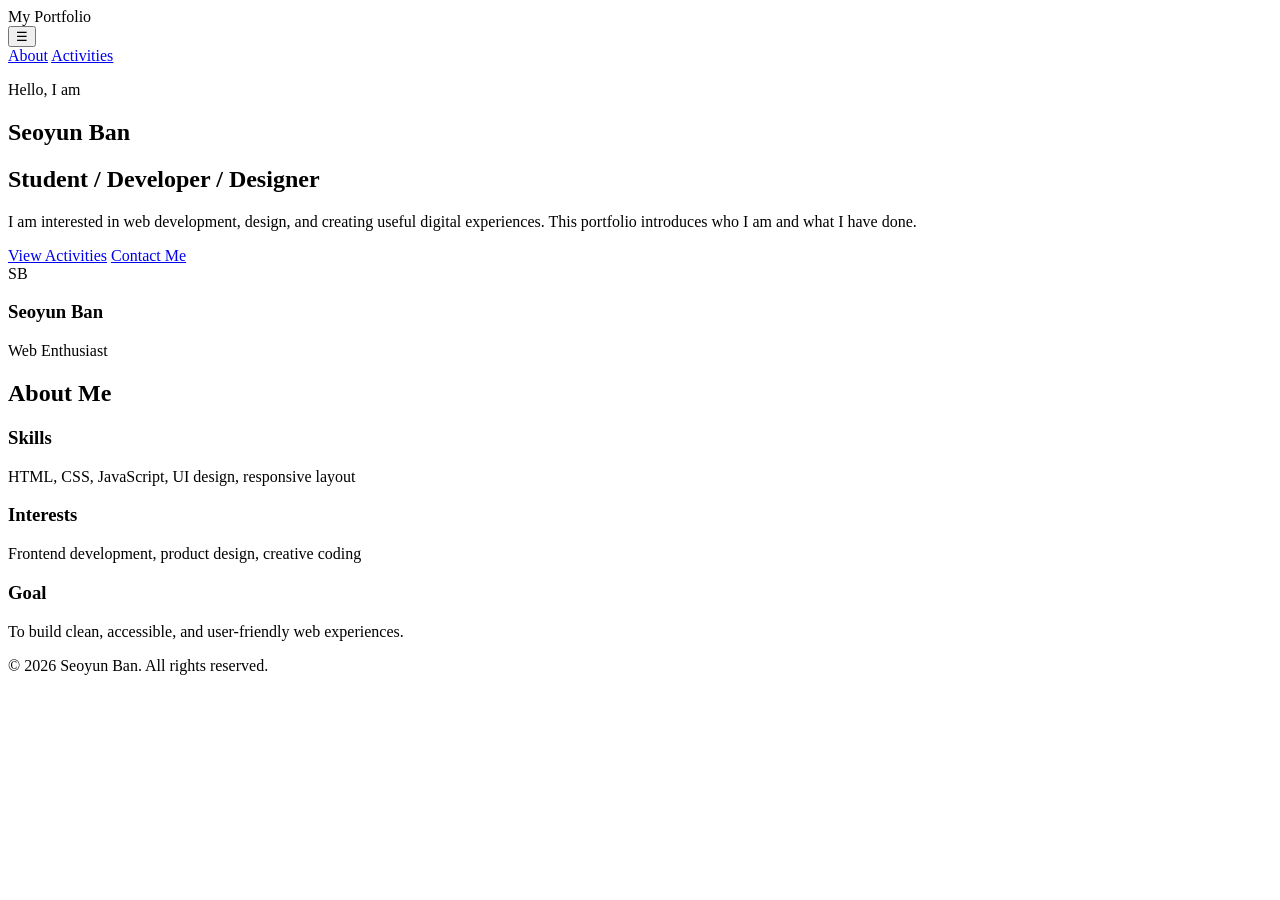
==== index.html @ a7b36d3a "Create index.html" ====
<!DOCTYPE html>
<html lang="en">
<head>
  <meta charset="UTF-8" />
  <meta name="viewport" content="width=device-width, initial-scale=1.0" />
  <title>My Portfolio</title>
  <link rel="stylesheet" href="style.css" />
</head>
<body>
  <header class="navbar">
    <div class="logo">My Portfolio</div>

    <button class="menu-btn" id="menuBtn" aria-label="Open navigation menu">☰</button>

    <nav class="nav-links" id="navLinks">
      <a href="index.html" class="active">About</a>
      <a href="activities.html">Activities</a>
    </nav>
  </header>

  <main class="container">
    <section class="hero">
      <div class="hero-text">
        <p class="label">Hello, I am</p>
        <h1>Seoyun Ban</h1>
        <h2>Student / Developer / Designer</h2>
        <p>
          I am interested in web development, design, and creating useful digital
          experiences. This portfolio introduces who I am and what I have done.
        </p>

        <div class="hero-buttons">
          <a href="activities.html" class="btn primary">View Activities</a>
          <a href="mailto:shiny0712@naver.com" class="btn secondary">Contact Me</a>
        </div>
      </div>

      <div class="profile-card">
        <div class="avatar">SB</div>
        <h3>Seoyun Ban</h3>
        <p>Web Enthusiast</p>
      </div>
    </section>

    <section class="section">
      <h2>About Me</h2>
      <div class="card-grid">
        <article class="card">
          <h3>Skills</h3>
          <p>HTML, CSS, JavaScript, UI design, responsive layout</p>
        </article>

        <article class="card">
          <h3>Interests</h3>
          <p>Frontend development, product design, creative coding</p>
        </article>

        <article class="card">
          <h3>Goal</h3>
          <p>To build clean, accessible, and user-friendly web experiences.</p>
        </article>
      </div>
    </section>
  </main>

  <footer>
    <p>© 2026 Seoyun Ban. All rights reserved.</p>
  </footer>

  <script src="script.js"></script>
</body>
</html>
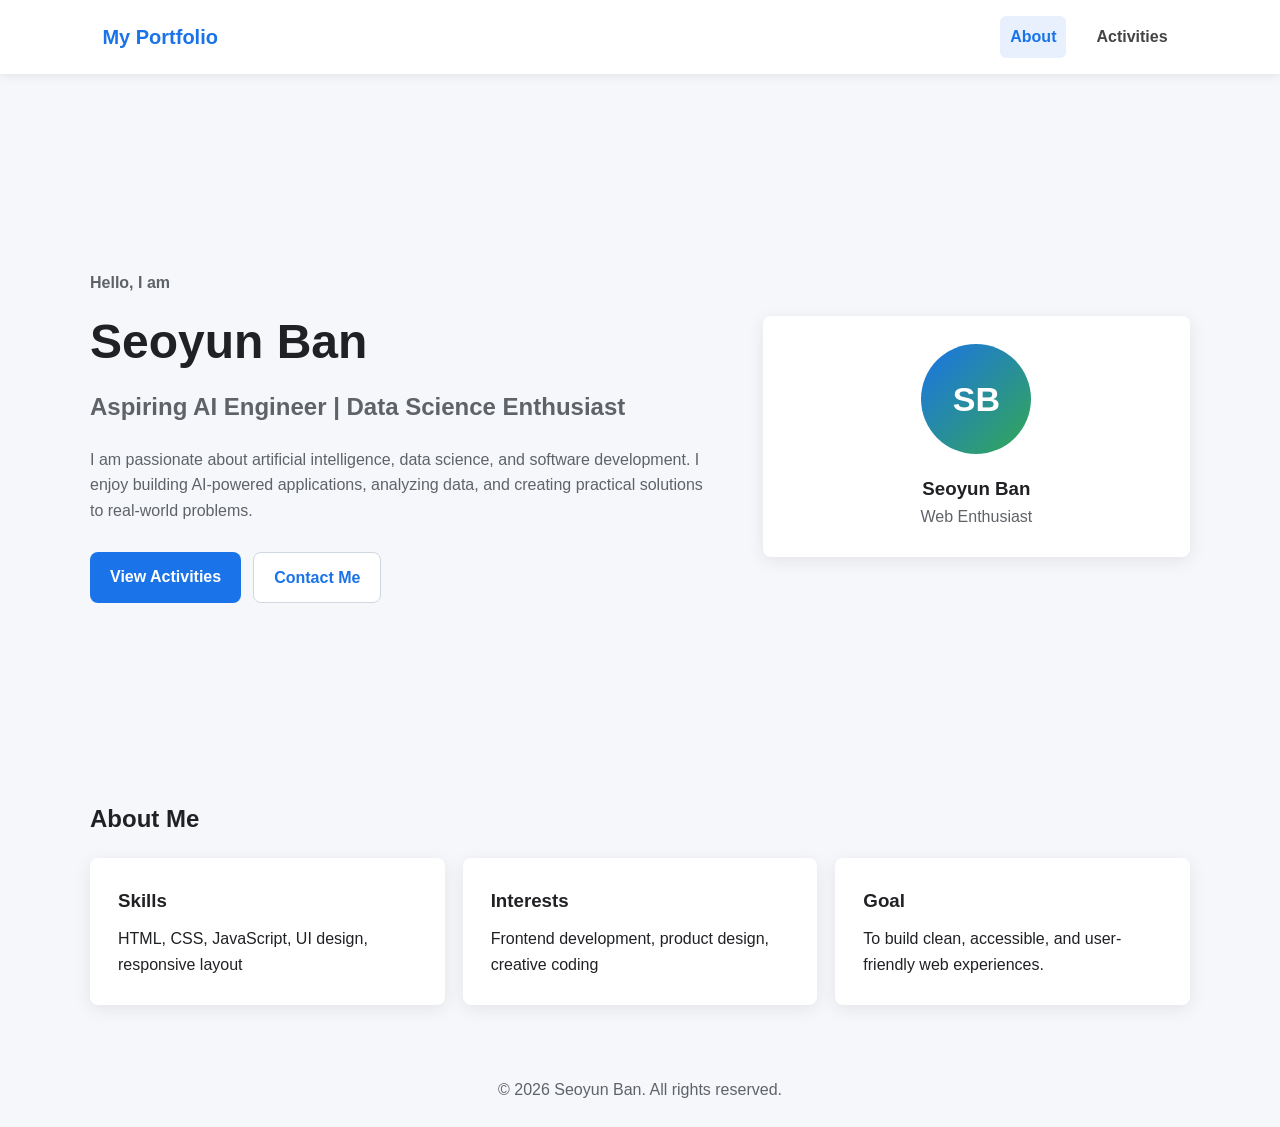
==== commit 6b37e9f3: "Update portfolio introduction" ====
--- a/index.html
+++ b/index.html
@@ -23,10 +23,12 @@
       <div class="hero-text">
         <p class="label">Hello, I am</p>
         <h1>Seoyun Ban</h1>
-        <h2>Student / Developer / Designer</h2>
+        <h2>Aspiring AI Engineer | Data Science Enthusiast</h2>
         <p>
-          I am interested in web development, design, and creating useful digital
-          experiences. This portfolio introduces who I am and what I have done.
+          I am passionate about artificial intelligence, data science, and
+          software development. I enjoy building AI-powered applications,
+          analyzing data, and creating practical solutions to real-world
+          problems.
         </p>
 
         <div class="hero-buttons">
--- a/style.css
+++ b/style.css
@@ -0,0 +1,253 @@
+* {
+  box-sizing: border-box;
+  margin: 0;
+  padding: 0;
+}
+
+body {
+  font-family: Arial, sans-serif;
+  color: #202124;
+  background: #f5f7fb;
+  line-height: 1.6;
+}
+
+.navbar {
+  position: sticky;
+  top: 0;
+  z-index: 10;
+  display: flex;
+  justify-content: space-between;
+  align-items: center;
+  padding: 16px 8%;
+  background: #ffffff;
+  box-shadow: 0 2px 10px rgba(0, 0, 0, 0.08);
+}
+
+.logo {
+  font-size: 20px;
+  font-weight: 700;
+  color: #1a73e8;
+}
+
+.nav-links {
+  display: flex;
+  gap: 20px;
+}
+
+.nav-links a {
+  text-decoration: none;
+  color: #444;
+  font-weight: 600;
+  padding: 8px 10px;
+  border-radius: 6px;
+}
+
+.nav-links a:hover,
+.nav-links a.active {
+  color: #1a73e8;
+  background: #e8f0fe;
+}
+
+.menu-btn {
+  display: none;
+  font-size: 24px;
+  border: none;
+  background: none;
+  cursor: pointer;
+}
+
+.container {
+  width: min(1100px, 90%);
+  margin: 0 auto;
+  padding: 48px 0;
+}
+
+.hero {
+  display: grid;
+  grid-template-columns: 1.5fr 1fr;
+  gap: 32px;
+  align-items: center;
+  min-height: 70vh;
+}
+
+.label {
+  color: #1a73e8;
+  font-weight: 700;
+  margin-bottom: 8px;
+}
+
+.hero h1,
+.page-title h1 {
+  font-size: 48px;
+  margin-bottom: 8px;
+}
+
+.hero h2 {
+  color: #5f6368;
+  margin-bottom: 20px;
+}
+
+.hero p,
+.page-title p {
+  max-width: 620px;
+  color: #5f6368;
+}
+
+.hero-buttons {
+  display: flex;
+  gap: 12px;
+  margin-top: 28px;
+  flex-wrap: wrap;
+}
+
+.btn {
+  display: inline-block;
+  padding: 12px 20px;
+  border-radius: 8px;
+  text-decoration: none;
+  font-weight: 700;
+  transition: 0.2s;
+}
+
+.btn.primary {
+  background: #1a73e8;
+  color: white;
+}
+
+.btn.primary:hover {
+  background: #1558b0;
+}
+
+.btn.secondary {
+  background: white;
+  color: #1a73e8;
+  border: 1px solid #d0d7de;
+}
+
+.btn.secondary:hover {
+  background: #e8f0fe;
+}
+
+.profile-card,
+.card,
+.activity-card {
+  background: white;
+  border-radius: 8px;
+  padding: 28px;
+  box-shadow: 0 4px 18px rgba(0, 0, 0, 0.08);
+}
+
+.profile-card {
+  text-align: center;
+}
+
+.avatar {
+  width: 110px;
+  height: 110px;
+  margin: 0 auto 20px;
+  border-radius: 50%;
+  display: grid;
+  place-items: center;
+  background: linear-gradient(135deg, #1a73e8, #34a853);
+  color: white;
+  font-size: 34px;
+  font-weight: 700;
+}
+
+.section {
+  margin-top: 48px;
+}
+
+.section h2 {
+  margin-bottom: 20px;
+}
+
+.card-grid {
+  display: grid;
+  grid-template-columns: repeat(3, 1fr);
+  gap: 18px;
+}
+
+.card h3,
+.activity-card h3 {
+  margin-bottom: 10px;
+}
+
+.page-title {
+  margin-bottom: 32px;
+}
+
+.activity-list {
+  display: grid;
+  gap: 18px;
+}
+
+.activity-card {
+  display: grid;
+  grid-template-columns: 90px 1fr;
+  gap: 20px;
+}
+
+.activity-date {
+  color: #1a73e8;
+  font-weight: 700;
+}
+
+.tag {
+  display: inline-block;
+  margin-top: 12px;
+  margin-right: 8px;
+  padding: 6px 10px;
+  border-radius: 999px;
+  background: #e8f0fe;
+  color: #1a73e8;
+  font-size: 13px;
+  font-weight: 700;
+}
+
+footer {
+  text-align: center;
+  padding: 24px;
+  color: #5f6368;
+}
+
+@media (max-width: 768px) {
+  .menu-btn {
+    display: block;
+  }
+
+  .nav-links {
+    position: absolute;
+    top: 64px;
+    right: 8%;
+    display: none;
+    flex-direction: column;
+    width: 180px;
+    padding: 12px;
+    background: white;
+    border-radius: 8px;
+    box-shadow: 0 4px 18px rgba(0, 0, 0, 0.12);
+  }
+
+  .nav-links.show {
+    display: flex;
+  }
+
+  .hero {
+    grid-template-columns: 1fr;
+    min-height: auto;
+  }
+
+  .hero h1,
+  .page-title h1 {
+    font-size: 36px;
+  }
+
+  .card-grid {
+    grid-template-columns: 1fr;
+  }
+
+  .activity-card {
+    grid-template-columns: 1fr;
+  }
+}
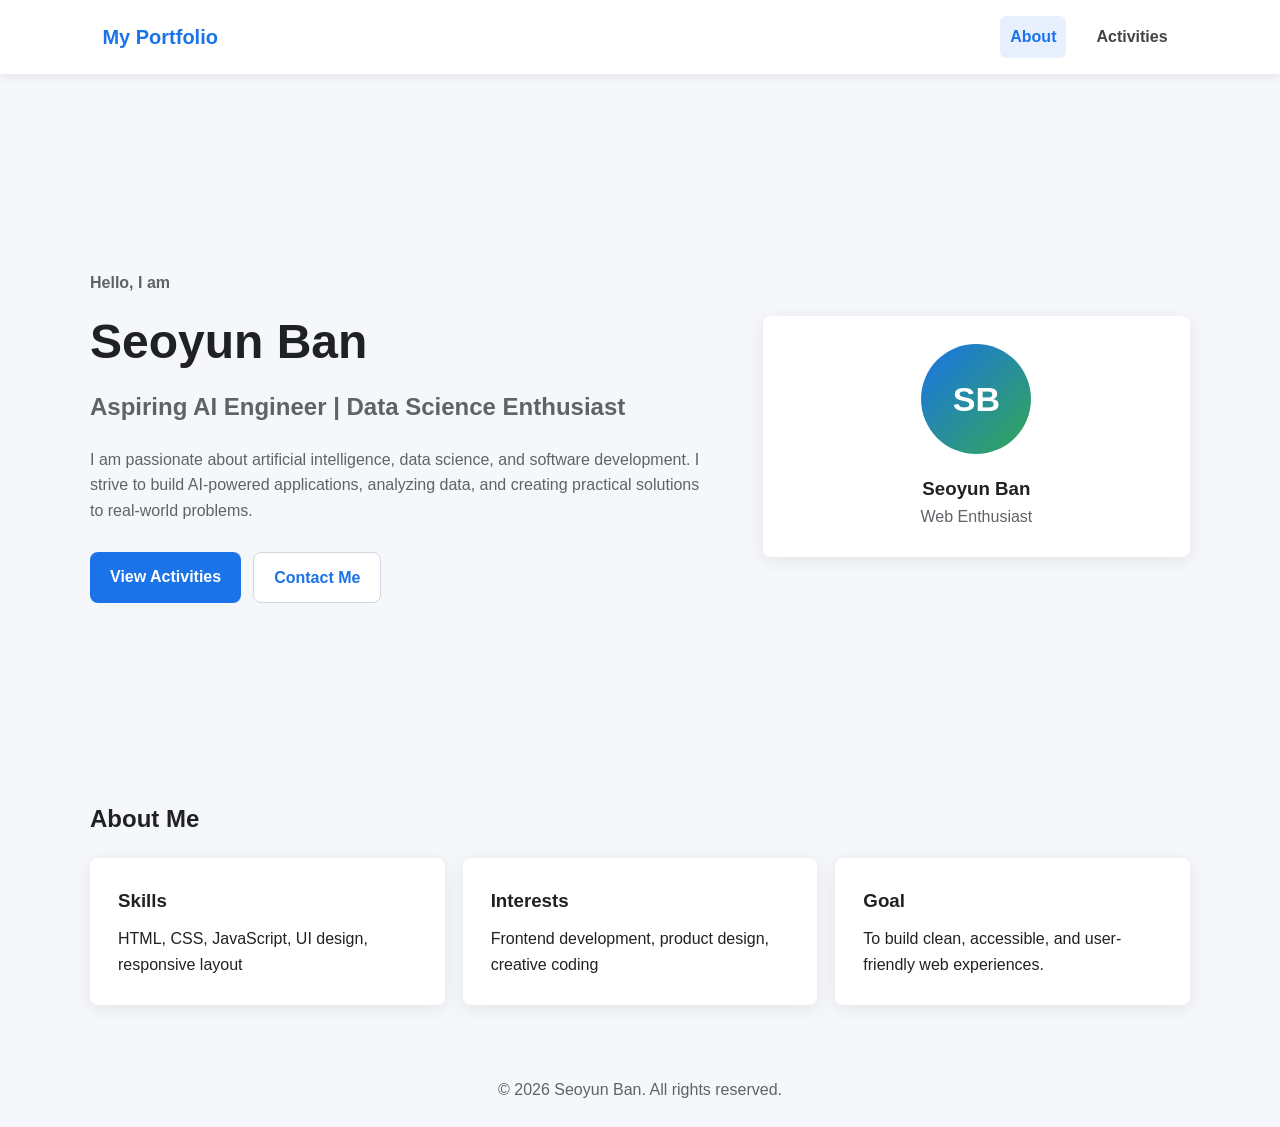
==== commit 35460a58: "Update index.html" ====
--- a/index.html
+++ b/index.html
@@ -26,7 +26,7 @@
         <h2>Aspiring AI Engineer | Data Science Enthusiast</h2>
         <p>
           I am passionate about artificial intelligence, data science, and
-          software development. I enjoy building AI-powered applications,
+          software development. I strive to build AI-powered applications,
           analyzing data, and creating practical solutions to real-world
           problems.
         </p>
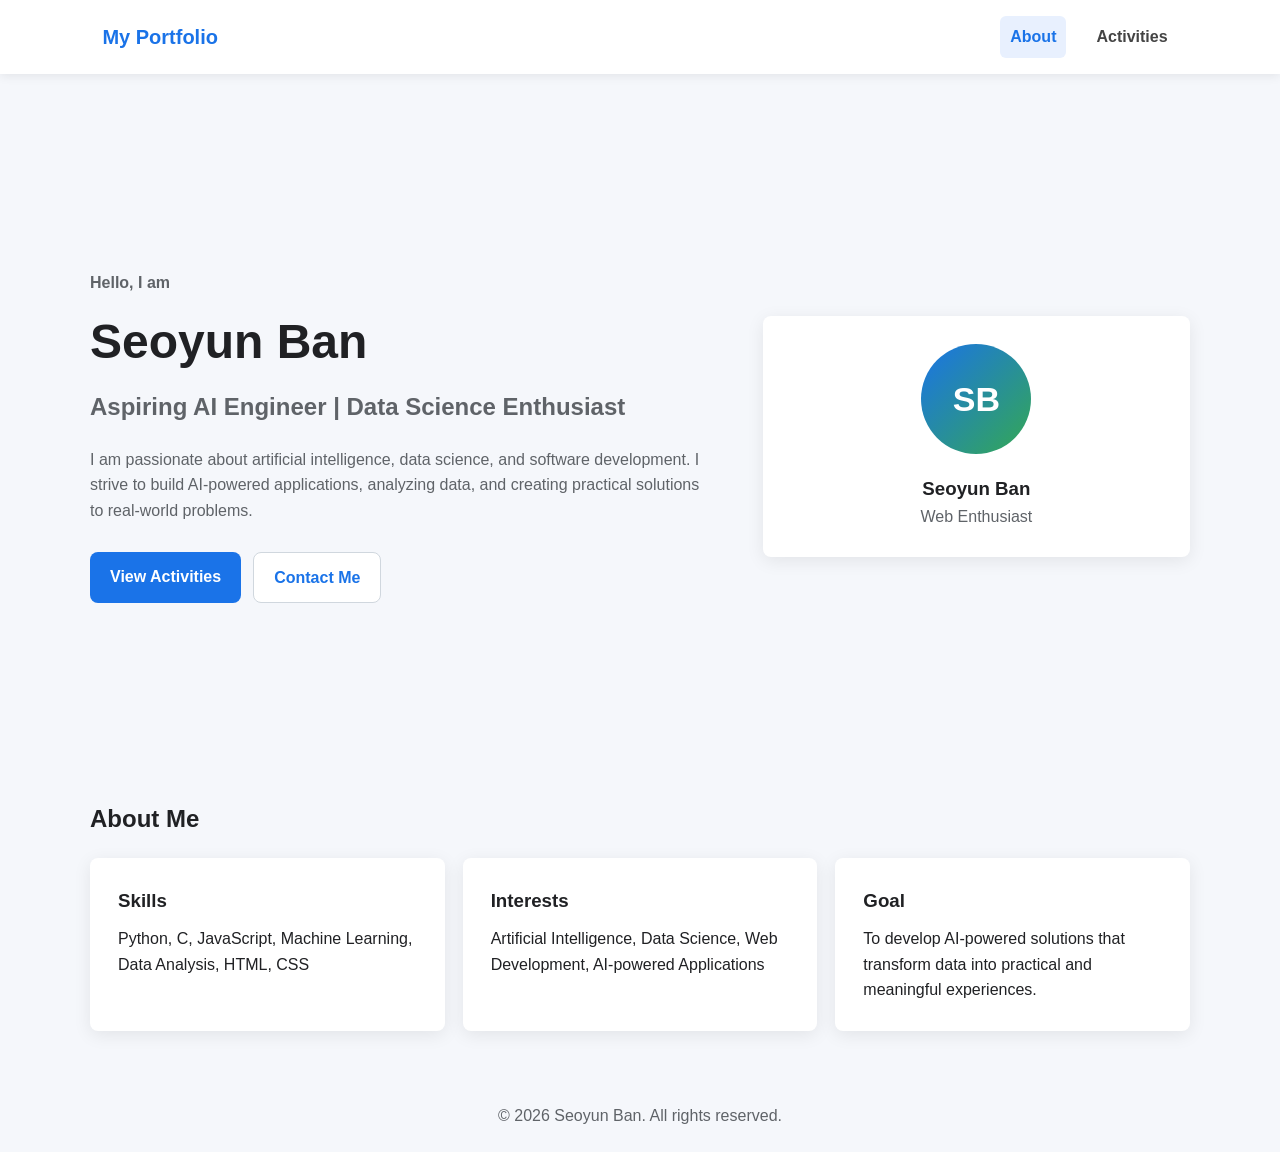
==== commit 9195f361: "Update index.html" ====
--- a/index.html
+++ b/index.html
@@ -49,17 +49,17 @@
       <div class="card-grid">
         <article class="card">
           <h3>Skills</h3>
-          <p>HTML, CSS, JavaScript, UI design, responsive layout</p>
+          <p>Python, C, JavaScript, Machine Learning, Data Analysis, HTML, CSS</p>
         </article>
 
         <article class="card">
           <h3>Interests</h3>
-          <p>Frontend development, product design, creative coding</p>
+          <p>Artificial Intelligence, Data Science, Web Development, AI-powered Applications</p>
         </article>
 
         <article class="card">
           <h3>Goal</h3>
-          <p>To build clean, accessible, and user-friendly web experiences.</p>
+          <p>To develop AI-powered solutions that transform data into practical and meaningful experiences.</p>
         </article>
       </div>
     </section>
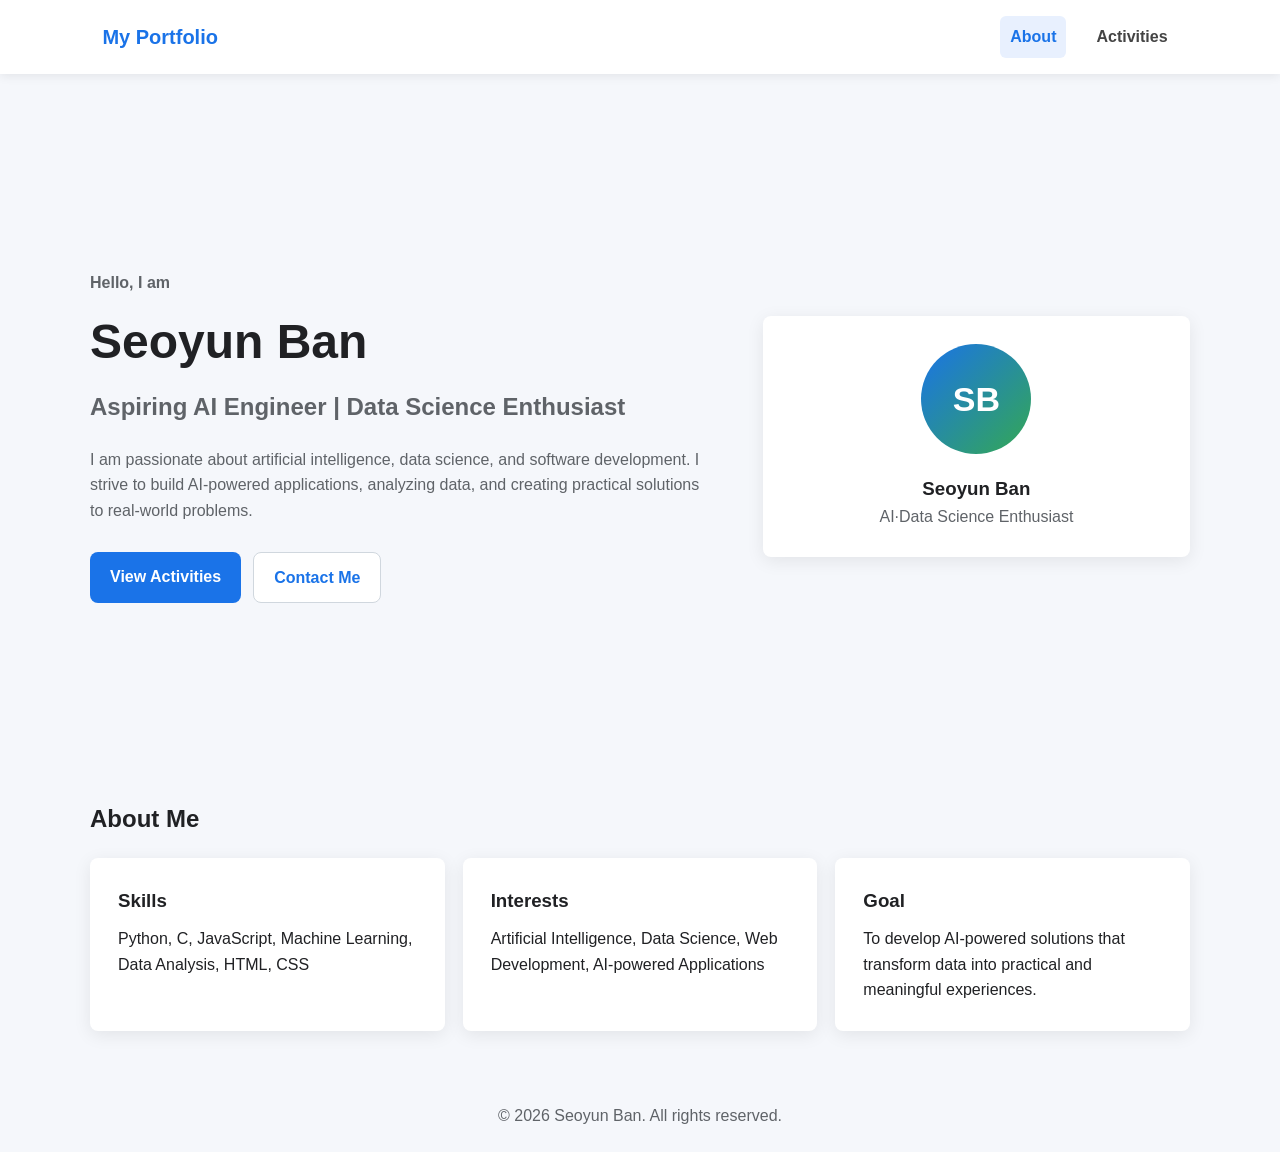
==== commit bf9fd915: "Update index.html" ====
--- a/index.html
+++ b/index.html
@@ -40,7 +40,7 @@
       <div class="profile-card">
         <div class="avatar">SB</div>
         <h3>Seoyun Ban</h3>
-        <p>Web Enthusiast</p>
+        <p>AI·Data Science Enthusiast</p>
       </div>
     </section>
 
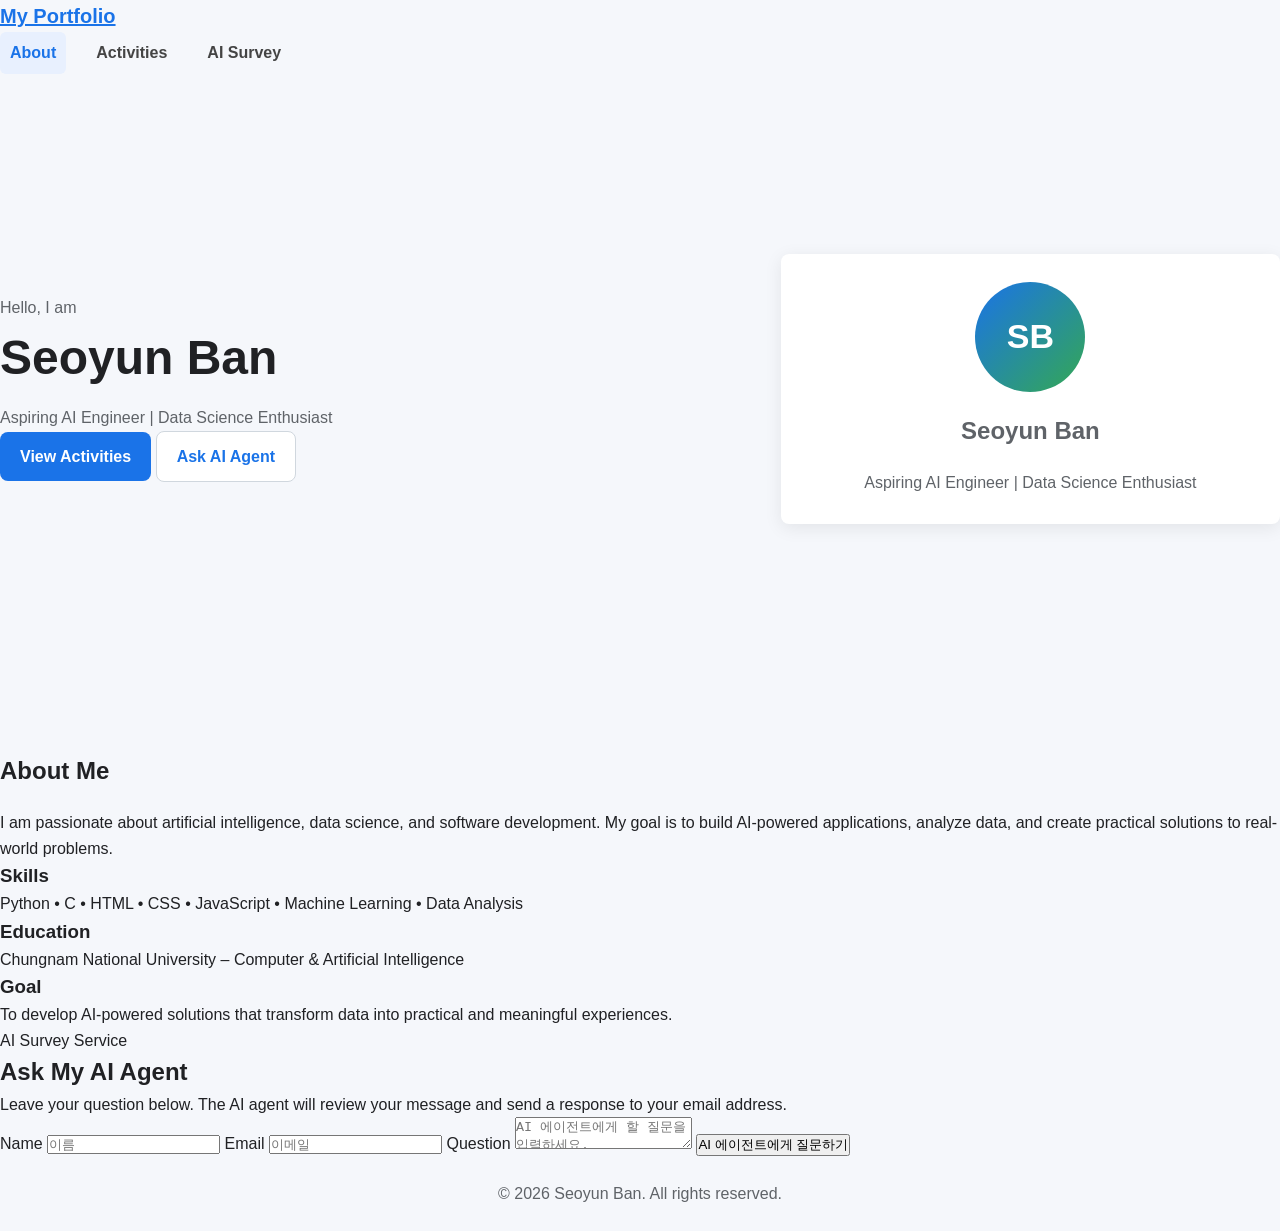
==== commit 8960888b: "Update index.html" ====
--- a/index.html
+++ b/index.html
@@ -7,66 +7,102 @@
   <link rel="stylesheet" href="style.css" />
 </head>
 <body>
-  <header class="navbar">
-    <div class="logo">My Portfolio</div>
+  <header class="app-bar">
+    <nav class="nav">
+      <a href="index.html" class="logo">My Portfolio</a>
 
-    <button class="menu-btn" id="menuBtn" aria-label="Open navigation menu">☰</button>
+      <button class="menu-btn" id="menuBtn" aria-label="Open menu">&#9776;</button>
 
-    <nav class="nav-links" id="navLinks">
-      <a href="index.html" class="active">About</a>
-      <a href="activities.html">Activities</a>
+      <div class="nav-links" id="navLinks">
+        <a href="index.html" class="active">About</a>
+        <a href="activities.html">Activities</a>
+        <a href="#ai-survey">AI Survey</a>
+      </div>
     </nav>
   </header>
 
-  <main class="container">
+  <main>
     <section class="hero">
-      <div class="hero-text">
-        <p class="label">Hello, I am</p>
+      <div class="hero-content">
+        <p class="eyebrow">Hello, I am</p>
         <h1>Seoyun Ban</h1>
-        <h2>Aspiring AI Engineer | Data Science Enthusiast</h2>
-        <p>
-          I am passionate about artificial intelligence, data science, and
-          software development. I strive to build AI-powered applications,
-          analyzing data, and creating practical solutions to real-world
-          problems.
+        <p class="subtitle">
+          Aspiring AI Engineer | Data Science Enthusiast
         </p>
 
-        <div class="hero-buttons">
+        <div class="hero-actions">
           <a href="activities.html" class="btn primary">View Activities</a>
-          <a href="mailto:shiny0712@naver.com" class="btn secondary">Contact Me</a>
+          <a href="#ai-survey" class="btn secondary">Ask AI Agent</a>
         </div>
       </div>
 
       <div class="profile-card">
         <div class="avatar">SB</div>
-        <h3>Seoyun Ban</h3>
-        <p>AI·Data Science Enthusiast</p>
+        <h2>Seoyun Ban</h2>
+        <p>Aspiring AI Engineer | Data Science Enthusiast</p>
       </div>
     </section>
 
     <section class="section">
       <h2>About Me</h2>
-      <div class="card-grid">
-        <article class="card">
-          <h3>Skills</h3>
-          <p>Python, C, JavaScript, Machine Learning, Data Analysis, HTML, CSS</p>
-        </article>
+      <p>
+        I am passionate about artificial intelligence, data science, and software development.
+        My goal is to build AI-powered applications, analyze data, and create practical solutions
+        to real-world problems.
+      </p>
+    </section>
 
-        <article class="card">
-          <h3>Interests</h3>
-          <p>Artificial Intelligence, Data Science, Web Development, AI-powered Applications</p>
-        </article>
+    <section class="grid-section">
+      <div class="info-card">
+        <h3>Skills</h3>
+        <p>Python • C • HTML • CSS • JavaScript • Machine Learning • Data Analysis</p>
+      </div>
 
-        <article class="card">
-          <h3>Goal</h3>
-          <p>To develop AI-powered solutions that transform data into practical and meaningful experiences.</p>
-        </article>
+      <div class="info-card">
+        <h3>Education</h3>
+        <p>Chungnam National University – Computer & Artificial Intelligence</p>
       </div>
+
+      <div class="info-card">
+        <h3>Goal</h3>
+        <p>
+          To develop AI-powered solutions that transform data into practical and meaningful experiences.
+        </p>
+      </div>
+    </section>
+
+    <section class="ai-service-section" id="ai-survey">
+      <div class="ai-service-copy">
+        <p class="eyebrow">AI Survey Service</p>
+        <h2>Ask My AI Agent</h2>
+        <p>
+          Leave your question below. The AI agent will review your message and
+          send a response to your email address.
+        </p>
+      </div>
+
+      <form class="contact-form" id="contactForm">
+        <label for="visitorName">Name</label>
+        <input type="text" id="visitorName" placeholder="이름" required>
+
+        <label for="visitorEmail">Email</label>
+        <input type="email" id="visitorEmail" placeholder="이메일" required>
+
+        <label for="visitorMessage">Question</label>
+        <textarea
+          id="visitorMessage"
+          placeholder="AI 에이전트에게 할 질문을 입력하세요."
+          required
+        ></textarea>
+
+        <button type="submit">AI 에이전트에게 질문하기</button>
+        <div id="responseMessage" class="response-message" aria-live="polite"></div>
+      </form>
     </section>
   </main>
 
   <footer>
-    <p>© 2026 Seoyun Ban. All rights reserved.</p>
+    <p>&copy; 2026 Seoyun Ban. All rights reserved.</p>
   </footer>
 
   <script src="script.js"></script>
